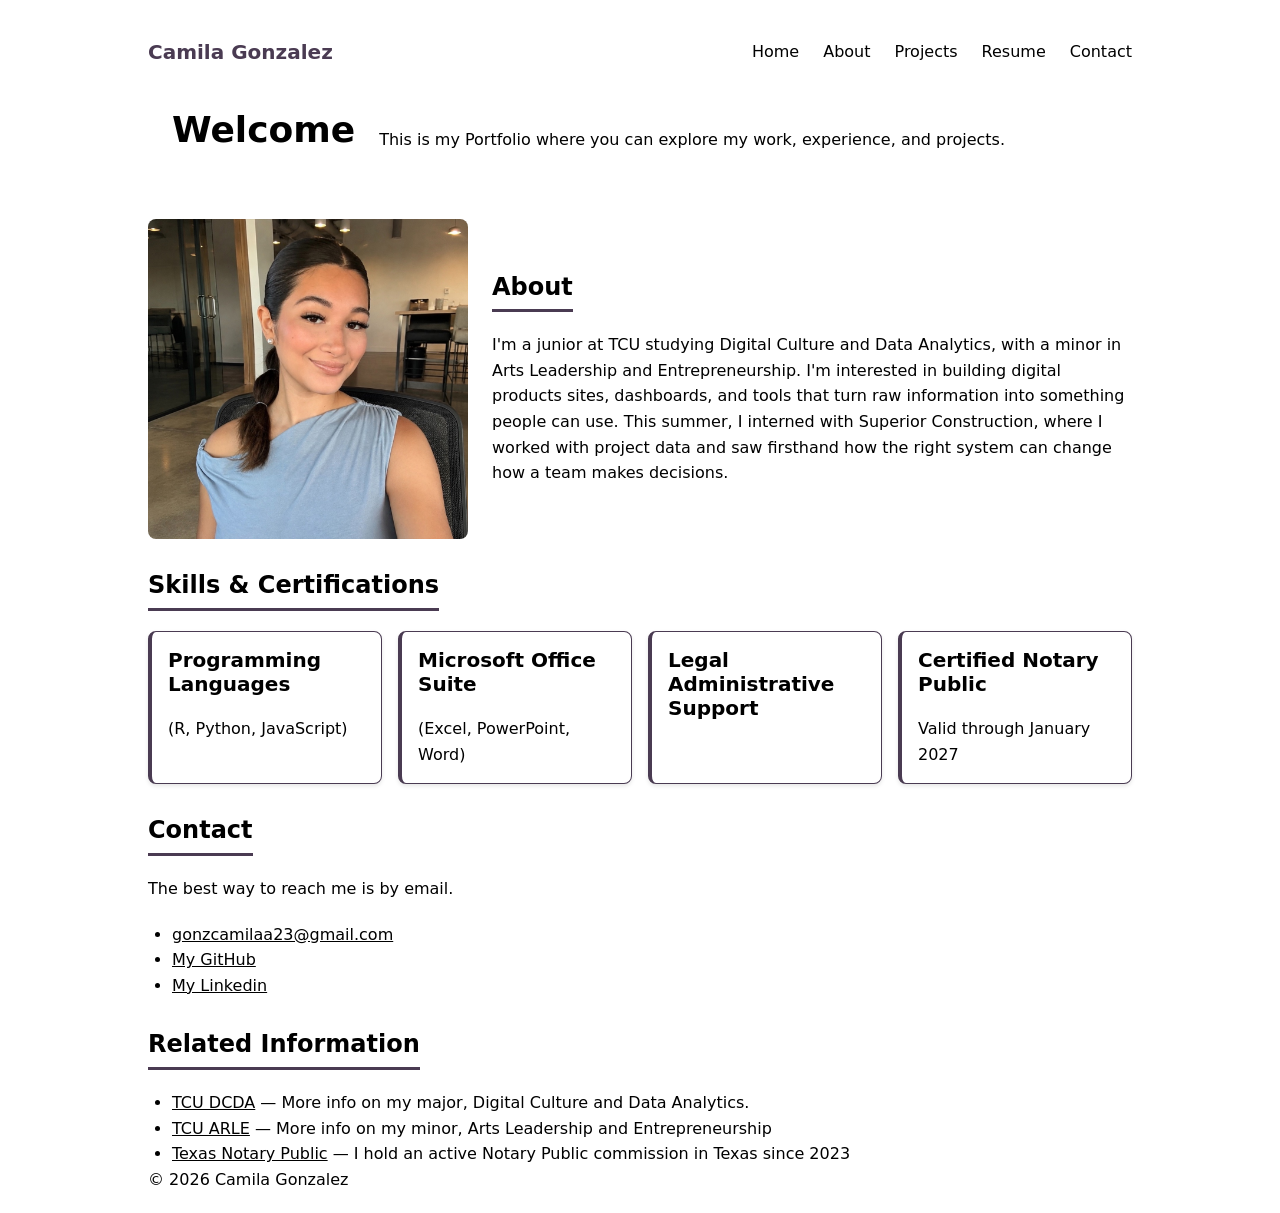
==== index.html @ 5da5e03c "color" ====
<!DOCTYPE html>
<html lang="en">
<head>
    <meta charset="UTF-8">
    <meta name="viewport" content="width=device-width, initial-scale=1.0">
    <title>Camila Gonzalez</title>
    <link rel="stylesheet" href="css/styles.css">
</head>
<body>

    <nav class="nav-container">
        <a href="index.html" class="logo">Camila Gonzalez</a>
        <div class="nav-links">
            <a href="index.html">Home</a>
            <a href="about.html">About</a>
            <a href="projects.html">Projects</a>
            <a href="resume.html">Resume</a>
            <a href="index.html#contact">Contact</a>
        </div>
    </nav>

    <header>
        <h1>Welcome</h1>
        <p>
            This is my Portfolio where you can explore my work, experience, and projects.
        </p>
    </header>

    <main>

        <section class="about">
            <div class="about-image">
                <img src="images/camila.jpeg" alt="camila">
            </div>
            <div class="about-text">
                <h2 id="about">About</h2>
                <p>I'm a junior at TCU studying Digital Culture and Data Analytics, with a minor in Arts Leadership and Entrepreneurship. I'm interested in building digital products sites, dashboards, and tools that turn raw information into something people can use. This summer, I interned with Superior Construction, where I worked with project data and saw firsthand how the right system can change how a team makes decisions. </p>
            </div>
        </section>

        <section id="skills">
            <h2>Skills & Certifications</h2>
            <ul class="skills-grid">
                <li class="skill-card">
                    <h3>Programming Languages</h3>
                    <p>(R, Python, JavaScript)</p>
                </li>
                <li class="skill-card">
                    <h3>Microsoft Office Suite</h3>
                    <p>(Excel, PowerPoint, Word)</p>
                </li>
                <li class="skill-card">
                    <h3>Legal Administrative Support</h3>
                </li>
                <li class="skill-card">
                    <h3>Certified Notary Public</h3>
                    <p>Valid through January 2027</p>
                </li>
            </ul>
        </section>

        <section id="contact">
            <h2>Contact</h2>
            <p>The best way to reach me is by email.</p>
            <ul>
                <li><a href="mailto:gonzcamilaa23@gmail.com">gonzcamilaa23@gmail.com</a></li>
                <li><a href="https://github.com/gonzcamila" target="_blank" rel="noopener">My GitHub</a></li>
                <li><a href="https://www.linkedin.com/in/camila-gonzalez-03a2b31b3" target="_blank" rel="noopener">My Linkedin</a></li>
            </ul>
        </section>

        <aside id="resources">
            <h2>Related Information</h2>
            <ul>
                <li><a href="https://www.tcu.edu/academics/programs/digital-culture-data-analytics.php" target="_blank" rel="noopener">TCU DCDA</a> — More info on my major, Digital Culture and Data Analytics.</li>
                <li><a href="https://www.tcu.edu/academics/programs/arts-leadership-entrepreneurship.php" target="_blank" rel="noopener">TCU ARLE</a> — More info on my minor, Arts Leadership and Entrepreneurship</li>
                <li><a href="https://www.sos.state.tx.us/statdoc/notary-public.shtml" target="_blank" rel="noopener">Texas Notary Public</a> — I hold an active Notary Public commission in Texas since 2023</li>
            </ul>
        </aside>

    </main>

    <footer>
        <p>&copy; 2026 Camila Gonzalez</p>
    </footer>

</body>
</html>
---- css/styles.css ----
/* ==========================
   1. RESET
   ========================== */

*,
*::before,
*::after {
    box-sizing: border-box;
    margin: 0;
    padding: 0;
}

img {
    max-width: 100%;
    height: auto;
    display: block;
}


/* ==========================
   2. DESIGN TOKENS
   ========================== */

:root {
    /* Color */
    --color-bg: #ffffff;
    --color-surface: #ffffff;
    --color-surface-alt: #ffffff;
    --color-accent: #4a3b52;
    --color-border: #4a3b52;
    --shadow-sm: 0 2px 4px rgba(0, 0, 0, 0.1);

    /* Spacing — a modular scale */
    --space-sm: 0.5rem;
    --space-md: 1rem;
    --space-lg: 1.5rem;
    --space-xl: 2rem;

    /* Typography */
    --text-base: 1rem;
    --text-h3: 1.25rem;
    --text-h2: 1.5rem;
    --text-h1: 2.25rem;
    --leading-body: 1.6;
    --leading-heading: 1.2;
    --font-stack: system-ui, 'Segoe UI', Tahoma, sans-serif;

    /* Layout */
    --page-width: 64rem;
    --reading-width: 70ch;
    --radius-md: 8px;
}


/* ==========================
   3. BASE ELEMENT STYLES
   ========================== */
ul { padding-left: var(--space-lg); }
body {
    background-color: var(--color-bg);
    color: var(--color-text);
    font-size: 16px;
    line-height: var(--leading-body);
    font-family: var(--font-stack);
    max-width: var(--page-width);
    margin: auto;
    padding: 20px;
}

h1 { font-size: var(--text-h1); line-height: var(--leading-heading); }
h2 {
    font-size: var(--text-h2);
    line-height: var(--leading-heading);
    border-bottom: 3px solid var(--color-accent);
    padding-bottom: var(--space-sm);
    display: inline-block;
}
h3 { font-size: var(--text-h3); line-height: var(--leading-heading); }

h1, h2, h3 { margin-bottom: 20px; }
p { margin-bottom: 20px; }
p:last-child { margin-bottom: 0; }

a { color: var(--color-text); }

a:focus-visible {
    outline: 2px solid var(--color-accent);
    outline-offset: 2px;
}
/* ==========================
   4. LAYOUT
   Breakpoints used in this file:
     768px  — tablet and larger
   (CSS variables cannot be used inside @media conditions,
    so breakpoints are documented here instead of tokenized.)
   ========================== */

nav {
    padding: var(--space-md) 0;
}
nav a {
    color: var(--color-text);
    text-decoration: none;
}
nav a:hover { color: var(--color-accent); }

.nav-container {
    display: flex;
    justify-content: space-between;
    align-items: center;
    flex-wrap: wrap;
    gap: var(--space-md);
}
.nav-links { display: flex; gap: var(--space-lg); }
.logo {
    font-size: var(--text-h3);
    font-weight: bold;
    color: var(--color-accent);
    text-decoration: none;
}

section { margin-bottom: var(--space-xl); }

header {
    display: flex;
    align-items: center;
    gap: var(--space-lg);
    padding: var(--space-lg);
    background-color: var(--color-surface-alt);
    margin-bottom: var(--space-lg);
    flex-wrap: wrap;
}

.header-text { flex: 1; min-width: 16rem; }
.header-pic {
    flex: 1;
    background-color: var(--color-surface);
    min-height: 18rem;
    border-radius: var(--radius-md);
    display: flex;
    align-items: center;
    justify-content: center;
    color: var(--color-muted);
    min-width: 16rem;
}

.about {
    display: flex;
    flex-wrap: wrap;
    align-items: center;
    gap: var(--space-lg);
}
.about-image { flex: 1; min-width: 16rem; }
.about-image img { width: 100%; border-radius: var(--radius-md); }
.about-text { flex: 2; min-width: 16rem; max-width: var(--reading-width); }
.about:has(.about-image:only-child) .about-image {
    flex: 1 1 100%;
    max-width: 40rem;
}

.project-list {
    list-style: none;
    padding-left: 0;
    display: grid;
    grid-template-columns: 1fr;
    gap: var(--space-lg);
}
.project-card {
    padding: var(--space-lg);
    background-color: var(--color-surface-alt);
    border: 1px solid var(--color-border);
    border-left: 4px solid var(--color-accent);
    border-radius: var(--radius-md);
    box-shadow: var(--shadow-sm);
}

.skills-grid {
    list-style: none;
    padding-left: 0;
    display: grid;
    grid-template-columns: repeat(auto-fit, minmax(12rem, 1fr));
    gap: var(--space-md);
}
.skill-card {
    padding: var(--space-md);
    background-color: var(--color-surface-alt);
    border: 1px solid var(--color-border);
    border-left: 4px solid var(--color-accent);
    border-radius: var(--radius-md);
    box-shadow: var(--shadow-sm);
}

@media (min-width: 768px) {
    .project-list { grid-template-columns: 1fr 1fr; }
    .project-card.featured { grid-column: span 2; }
}
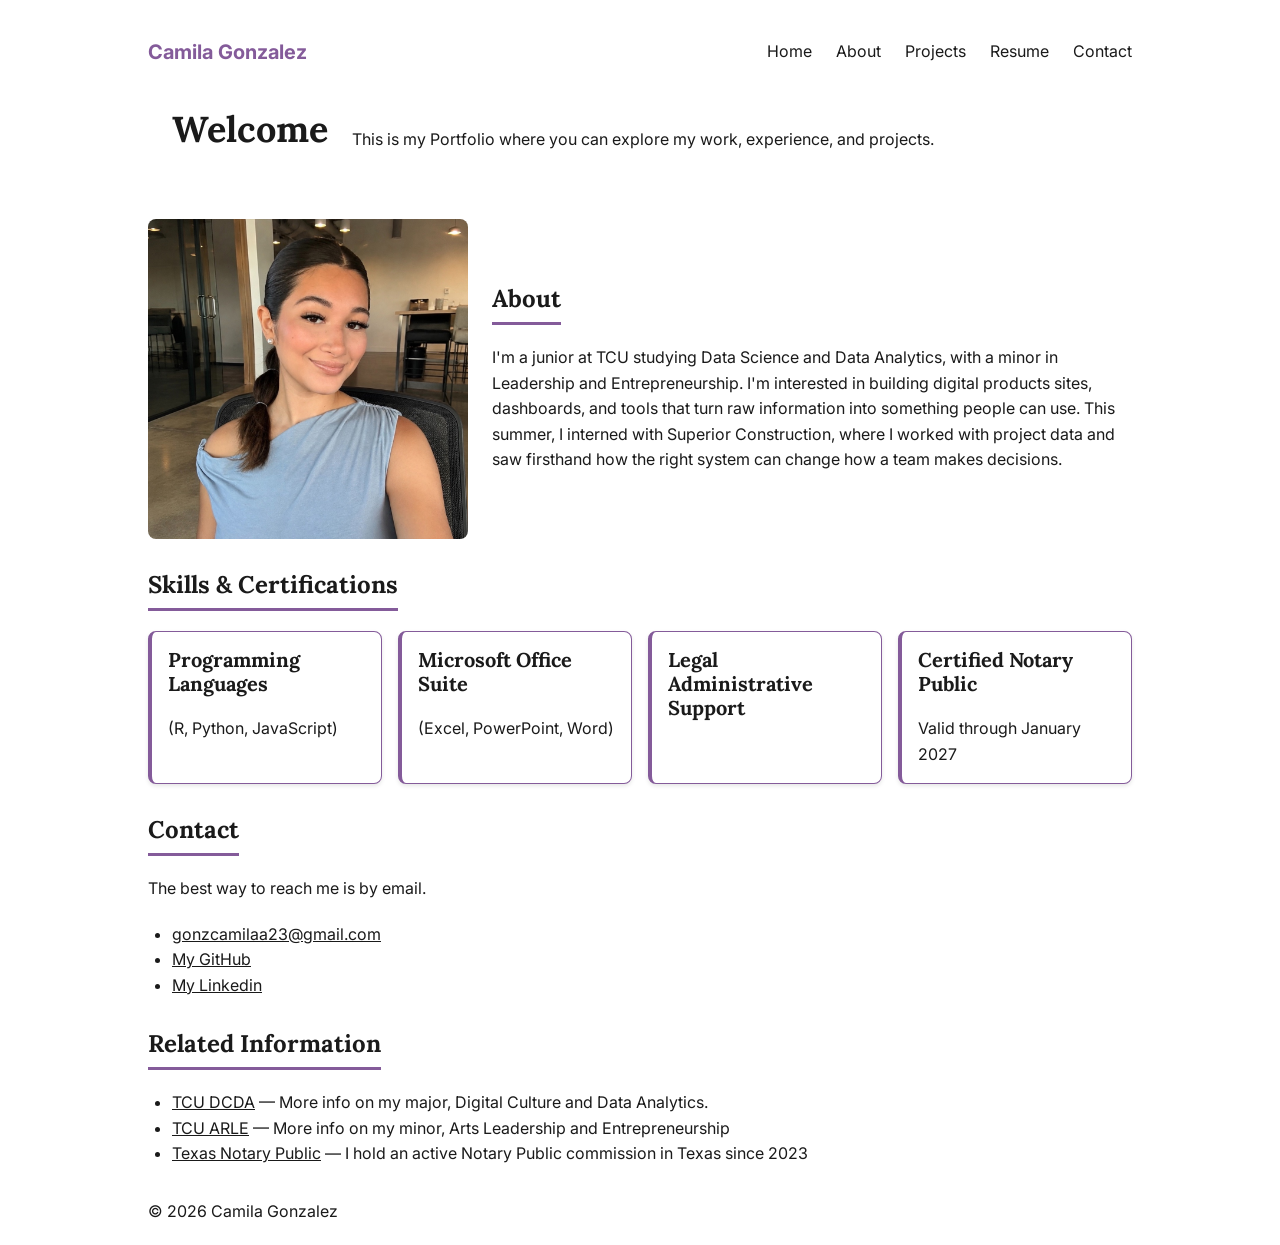
==== commit 5c01c8a2: "Update major and minor fields in About section" ====
--- a/index.html
+++ b/index.html
@@ -34,7 +34,7 @@
             </div>
             <div class="about-text">
                 <h2 id="about">About</h2>
-                <p>I'm a junior at TCU studying Digital Culture and Data Analytics, with a minor in Arts Leadership and Entrepreneurship. I'm interested in building digital products sites, dashboards, and tools that turn raw information into something people can use. This summer, I interned with Superior Construction, where I worked with project data and saw firsthand how the right system can change how a team makes decisions. </p>
+                <p>I'm a junior at TCU studying Data Science and Data Analytics, with a minor in Leadership and Entrepreneurship. I'm interested in building digital products sites, dashboards, and tools that turn raw information into something people can use. This summer, I interned with Superior Construction, where I worked with project data and saw firsthand how the right system can change how a team makes decisions. </p>
             </div>
         </section>
 
@@ -85,4 +85,4 @@
     </footer>
 
 </body>
-</html>+</html>
--- a/css/styles.css
+++ b/css/styles.css
@@ -1,3 +1,5 @@
+@import url('https://fonts.googleapis.com/css2?family=Inter:wght@400;600&family=Lora:wght@400;700&display=swap');
+
 /* ==========================
    1. RESET
    ========================== */
@@ -26,8 +28,10 @@
     --color-bg: #ffffff;
     --color-surface: #ffffff;
     --color-surface-alt: #ffffff;
-    --color-accent: #4a3b52;
-    --color-border: #4a3b52;
+    --color-text: #1a1a1a;
+    --color-muted: #6b7280;
+    --color-accent: #845b9a;
+    --color-border: #845b9a;
     --shadow-sm: 0 2px 4px rgba(0, 0, 0, 0.1);
 
     /* Spacing — a modular scale */
@@ -43,7 +47,8 @@
     --text-h1: 2.25rem;
     --leading-body: 1.6;
     --leading-heading: 1.2;
-    --font-stack: system-ui, 'Segoe UI', Tahoma, sans-serif;
+    --font-stack: 'Inter', system-ui, -apple-system, sans-serif;
+    --font-serif: 'Lora', Georgia, serif;
 
     /* Layout */
     --page-width: 64rem;
@@ -67,17 +72,20 @@
     padding: 20px;
 }
 
-h1 { font-size: var(--text-h1); line-height: var(--leading-heading); }
+h1, h2, h3 {
+    font-family: var(--font-serif);
+    line-height: var(--leading-heading);
+    margin-bottom: 20px;
+}
+h1 { font-size: var(--text-h1); }
 h2 {
     font-size: var(--text-h2);
-    line-height: var(--leading-heading);
     border-bottom: 3px solid var(--color-accent);
     padding-bottom: var(--space-sm);
     display: inline-block;
 }
-h3 { font-size: var(--text-h3); line-height: var(--leading-heading); }
-
-h1, h2, h3 { margin-bottom: 20px; }
+h3 { font-size: var(--text-h3); }
+
 p { margin-bottom: 20px; }
 p:last-child { margin-bottom: 0; }
 
@@ -101,6 +109,7 @@
 nav a {
     color: var(--color-text);
     text-decoration: none;
+    transition: color 0.2s;
 }
 nav a:hover { color: var(--color-accent); }
 
@@ -119,7 +128,7 @@
     text-decoration: none;
 }
 
-section { margin-bottom: var(--space-xl); }
+section, aside { margin-bottom: var(--space-xl); }
 
 header {
     display: flex;
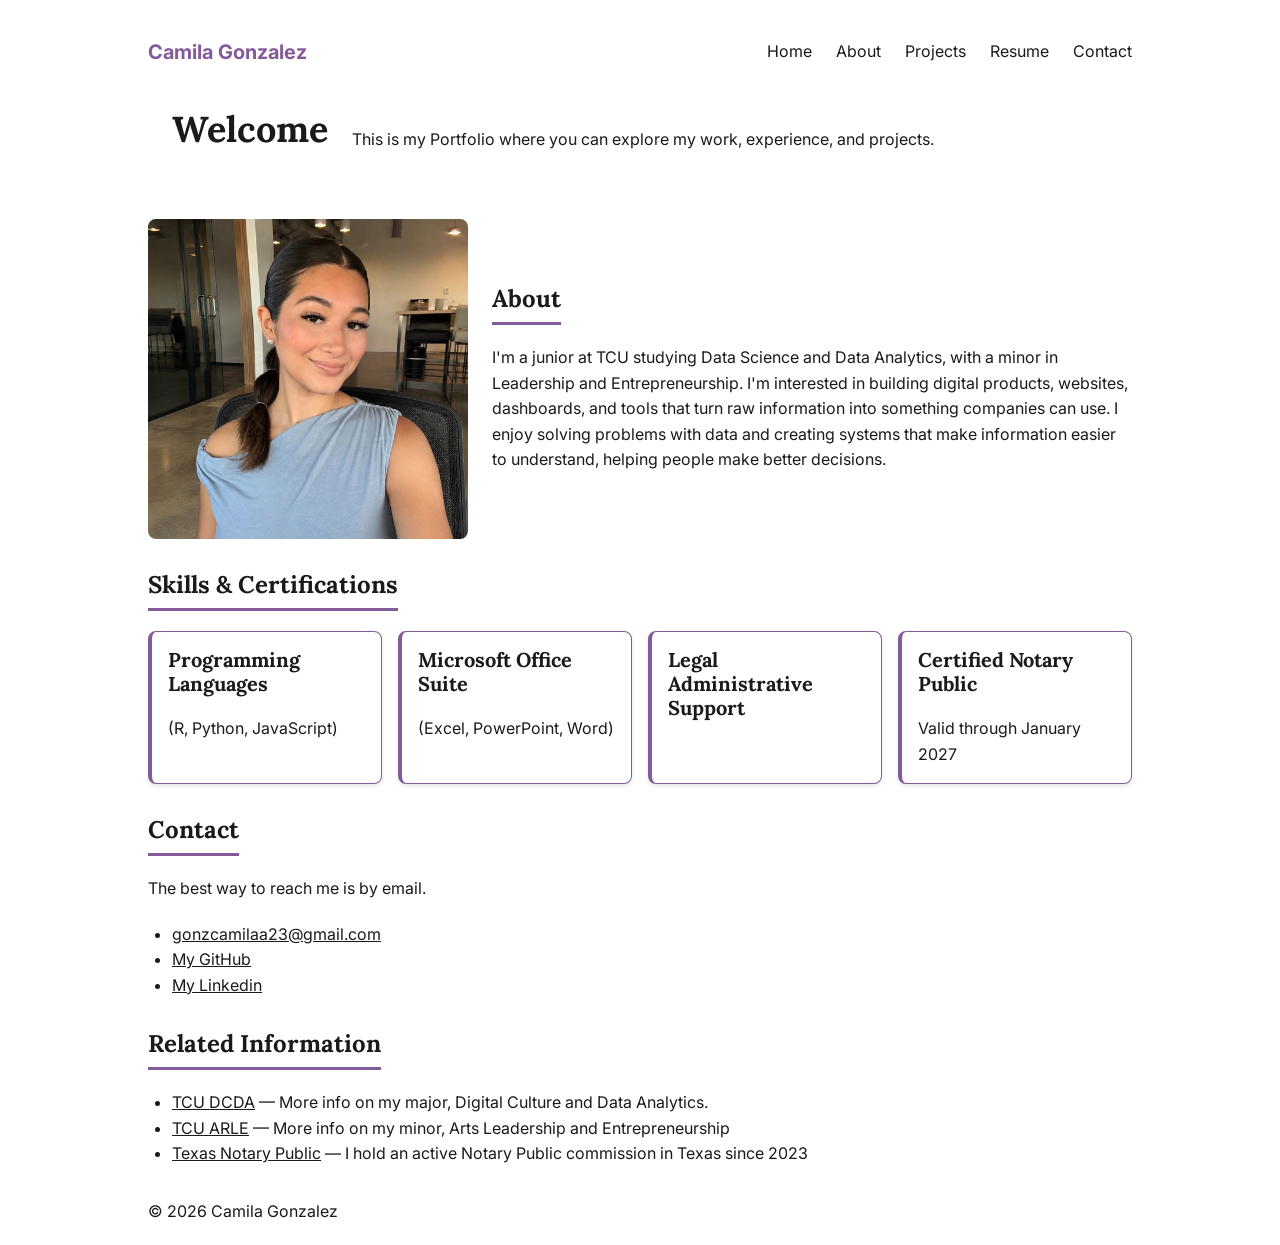
==== commit 02e60ea8: "Revise about section for improved clarity Updated the about section to enhance clarity and focus on " ====
--- a/index.html
+++ b/index.html
@@ -34,7 +34,8 @@
             </div>
             <div class="about-text">
                 <h2 id="about">About</h2>
-                <p>I'm a junior at TCU studying Data Science and Data Analytics, with a minor in Leadership and Entrepreneurship. I'm interested in building digital products sites, dashboards, and tools that turn raw information into something people can use. This summer, I interned with Superior Construction, where I worked with project data and saw firsthand how the right system can change how a team makes decisions. </p>
+                <p>I'm a junior at TCU studying Data Science and Data Analytics, with a minor in Leadership and Entrepreneurship. I'm interested in building digital products, websites, dashboards, and tools that turn raw information into something companies can use. I enjoy solving problems with data and creating systems that make information easier to understand, helping people make better decisions.
+
             </div>
         </section>
 
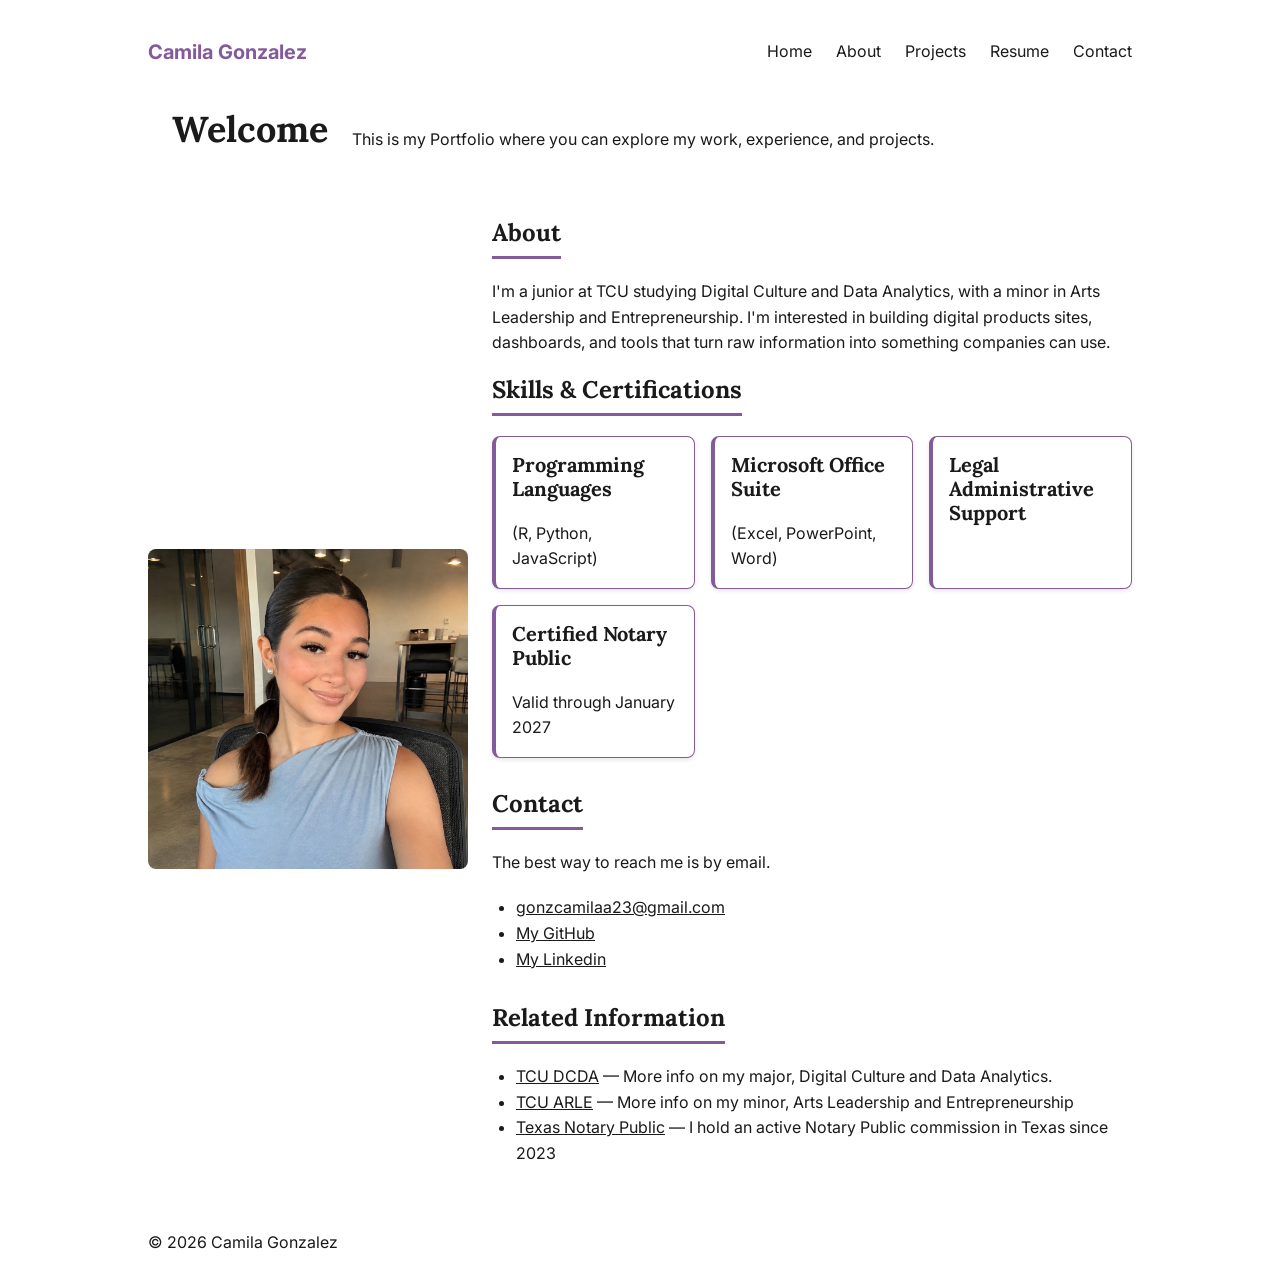
==== commit 327bf7a0: "Revise about section for updated academic focus Updated the description in the about section to refl" ====
--- a/index.html
+++ b/index.html
@@ -34,10 +34,7 @@
             </div>
             <div class="about-text">
                 <h2 id="about">About</h2>
-                <p>I'm a junior at TCU studying Data Science and Data Analytics, with a minor in Leadership and Entrepreneurship. I'm interested in building digital products, websites, dashboards, and tools that turn raw information into something companies can use. I enjoy solving problems with data and creating systems that make information easier to understand, helping people make better decisions.
-
-            </div>
-        </section>
+                <p>I'm a junior at TCU studying Digital Culture and Data Analytics, with a minor in Arts Leadership and Entrepreneurship. I'm interested in building digital products sites, dashboards, and tools that turn raw information into something companies can use.
 
         <section id="skills">
             <h2>Skills & Certifications</h2>
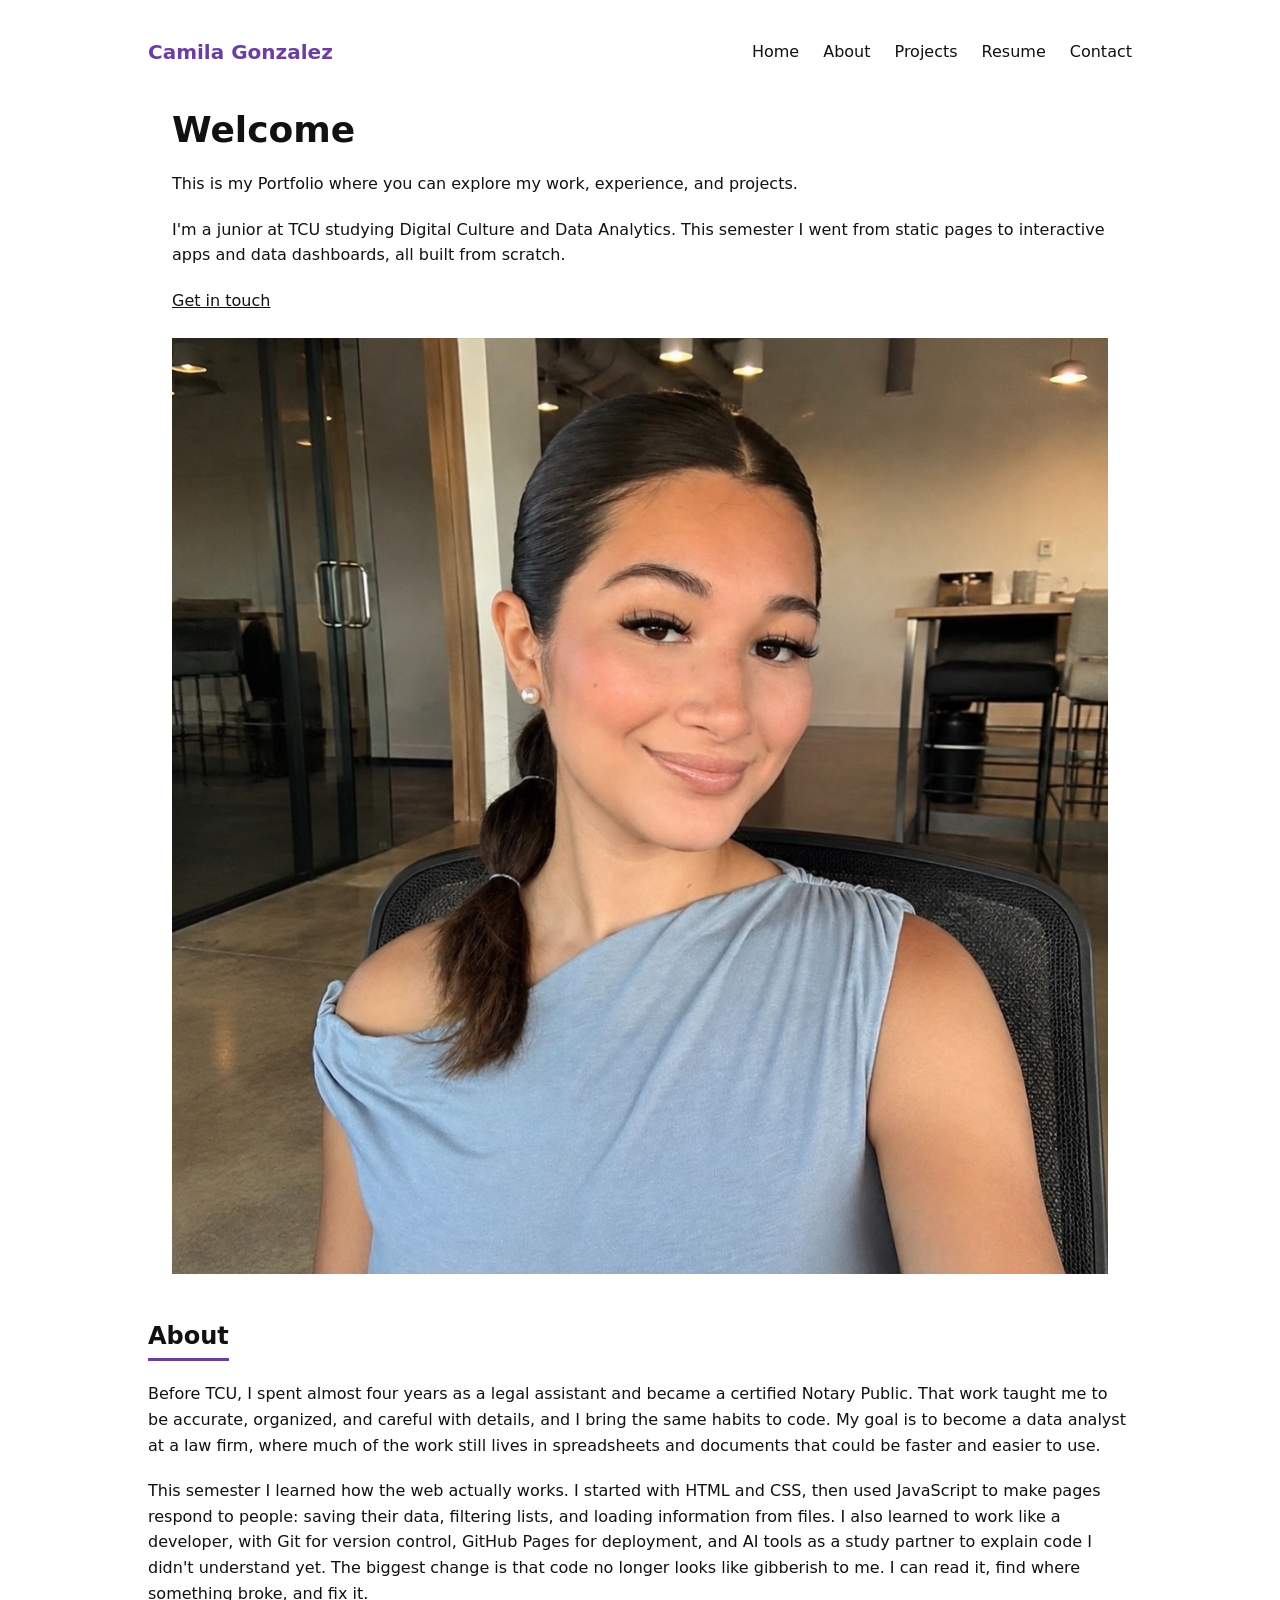
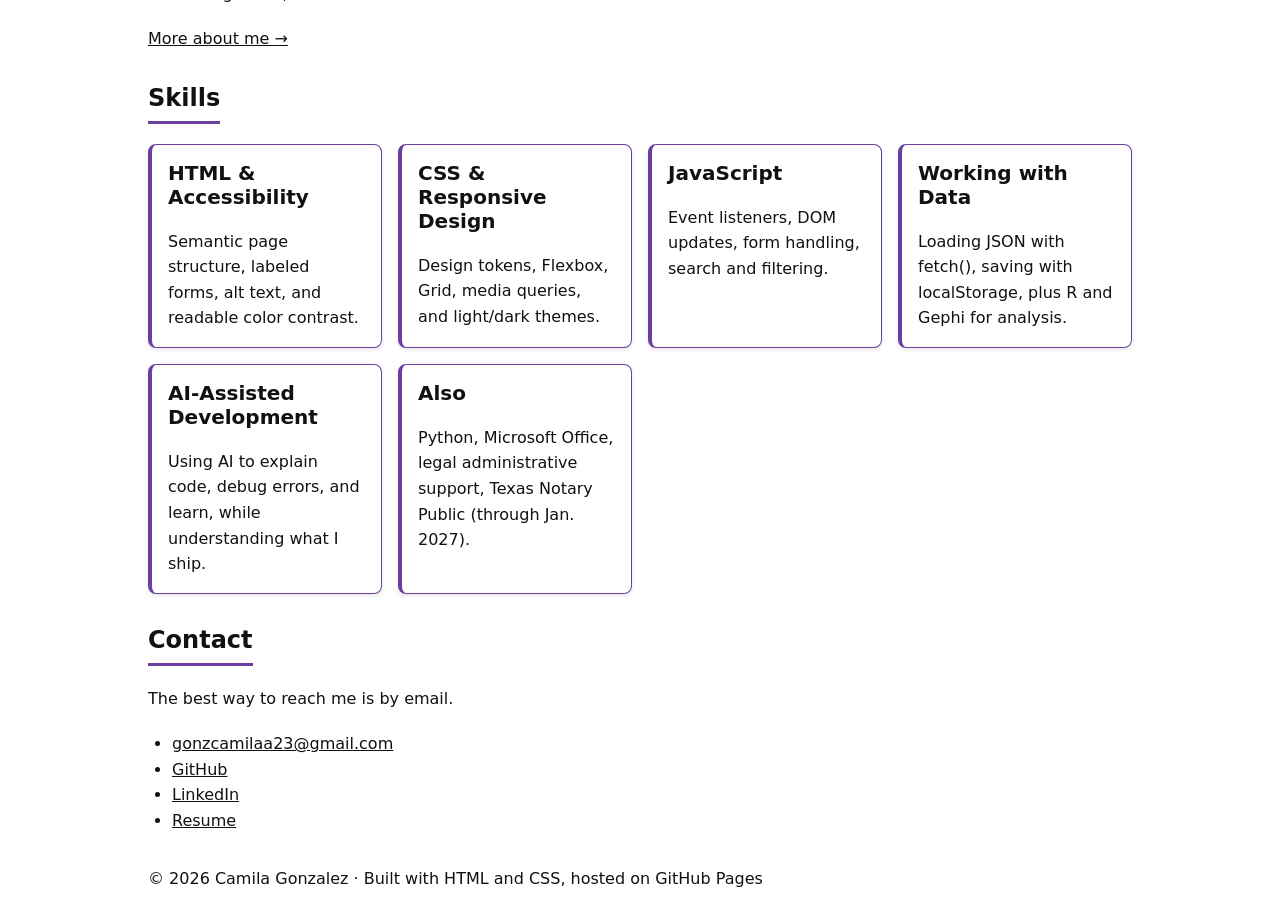
==== commit fdcc4789: "new index" ====
--- a/index.html
+++ b/index.html
@@ -3,84 +3,98 @@
 <head>
     <meta charset="UTF-8">
     <meta name="viewport" content="width=device-width, initial-scale=1.0">
-    <title>Camila Gonzalez</title>
+    <meta name="description" content="Portfolio of Camila Gonzalez, a Digital Culture and Data Analytics student at TCU building websites, dashboards, and data tools.">
+    <title>Camila Gonzalez – Portfolio</title>
     <link rel="stylesheet" href="css/styles.css">
 </head>
 <body>
 
-    <nav class="nav-container">
+    <nav class="nav-container" aria-label="Main">
         <a href="index.html" class="logo">Camila Gonzalez</a>
         <div class="nav-links">
-            <a href="index.html">Home</a>
+            <a href="index.html" aria-current="page">Home</a>
             <a href="about.html">About</a>
             <a href="projects.html">Projects</a>
             <a href="resume.html">Resume</a>
-            <a href="index.html#contact">Contact</a>
+            <a href="#contact">Contact</a>
         </div>
     </nav>
 
-    <header>
-        <h1>Welcome</h1>
-        <p>
+    <header class="hero">
+        <div class="hero-text">
+            <h1>Welcome</h1>
+            <p>
             This is my Portfolio where you can explore my work, experience, and projects.
-        </p>
+           </p>
+            <p>I'm a junior at TCU studying Digital Culture and Data Analytics. This semester I went from static pages to interactive apps and data dashboards, all built from scratch.</p>
+            <div class="hero-actions">
+                <a class="btn btn-secondary" href="#contact">Get in touch</a>
+            </div>
+        </div>
+        <div class="hero-image">
+            <img src="images/camila.jpeg" alt="Portrait of Camila Gonzalez">
+        </div>
     </header>
 
-    <main>
+    <main id="main">
 
-        <section class="about">
-            <div class="about-image">
-                <img src="images/camila.jpeg" alt="camila">
+        <section id="about" aria-labelledby="about-heading">
+            <h2 id="about-heading">About</h2>
+            <div class="reading">
+                <p>Before TCU, I spent almost four years as a legal assistant and became a certified Notary Public. That work taught me to be accurate, organized, and careful with details, and I bring the same habits to code. My goal is to become a data analyst at a law firm, where much of the work still lives in spreadsheets and documents that could be faster and easier to use.</p>
+                <p>This semester I learned how the web actually works. I started with HTML and CSS, then used JavaScript to make pages respond to people: saving their data, filtering lists, and loading information from files. I also learned to work like a developer, with Git for version control, GitHub Pages for deployment, and AI tools as a study partner to explain code I didn't understand yet. The biggest change is that code no longer looks like gibberish to me. I can read it, find where something broke, and fix it.</p>
+                <p><a href="about.html">More about me &rarr;</a></p>
             </div>
-            <div class="about-text">
-                <h2 id="about">About</h2>
-                <p>I'm a junior at TCU studying Digital Culture and Data Analytics, with a minor in Arts Leadership and Entrepreneurship. I'm interested in building digital products sites, dashboards, and tools that turn raw information into something companies can use.
+        </section>
 
-        <section id="skills">
-            <h2>Skills & Certifications</h2>
+        
+
+        <section id="skills" aria-labelledby="skills-heading">
+            <h2 id="skills-heading">Skills</h2>
             <ul class="skills-grid">
                 <li class="skill-card">
-                    <h3>Programming Languages</h3>
-                    <p>(R, Python, JavaScript)</p>
+                    <h3>HTML &amp; Accessibility</h3>
+                    <p>Semantic page structure, labeled forms, alt text, and readable color contrast.</p>
                 </li>
                 <li class="skill-card">
-                    <h3>Microsoft Office Suite</h3>
-                    <p>(Excel, PowerPoint, Word)</p>
+                    <h3>CSS &amp; Responsive Design</h3>
+                    <p>Design tokens, Flexbox, Grid, media queries, and light/dark themes.</p>
                 </li>
                 <li class="skill-card">
-                    <h3>Legal Administrative Support</h3>
+                    <h3>JavaScript</h3>
+                    <p>Event listeners, DOM updates, form handling, search and filtering.</p>
                 </li>
                 <li class="skill-card">
-                    <h3>Certified Notary Public</h3>
-                    <p>Valid through January 2027</p>
+                    <h3>Working with Data</h3>
+                    <p>Loading JSON with fetch(), saving with localStorage, plus R and Gephi for analysis.</p>
+                </li>
+                <li class="skill-card">
+                    <h3>AI-Assisted Development</h3>
+                    <p>Using AI to explain code, debug errors, and learn, while understanding what I ship.</p>
+                </li>
+                <li class="skill-card">
+                    <h3>Also</h3>
+                    <p>Python, Microsoft Office, legal administrative support, Texas Notary Public (through Jan. 2027).</p>
                 </li>
             </ul>
         </section>
 
-        <section id="contact">
-            <h2>Contact</h2>
+        <section id="contact" aria-labelledby="contact-heading">
+            <h2 id="contact-heading">Contact</h2>
             <p>The best way to reach me is by email.</p>
-            <ul>
+            <ul class="contact-list">
                 <li><a href="mailto:gonzcamilaa23@gmail.com">gonzcamilaa23@gmail.com</a></li>
-                <li><a href="https://github.com/gonzcamila" target="_blank" rel="noopener">My GitHub</a></li>
-                <li><a href="https://www.linkedin.com/in/camila-gonzalez-03a2b31b3" target="_blank" rel="noopener">My Linkedin</a></li>
+                <li><a href="https://github.com/gonzcamila" target="_blank" rel="noopener">GitHub</a></li>
+                <li><a href="https://www.linkedin.com/in/camila-gonzalez-03a2b31b3" target="_blank" rel="noopener">LinkedIn</a></li>
+                <li><a href="resume.html">Resume</a></li>
             </ul>
         </section>
-
-        <aside id="resources">
-            <h2>Related Information</h2>
-            <ul>
-                <li><a href="https://www.tcu.edu/academics/programs/digital-culture-data-analytics.php" target="_blank" rel="noopener">TCU DCDA</a> — More info on my major, Digital Culture and Data Analytics.</li>
-                <li><a href="https://www.tcu.edu/academics/programs/arts-leadership-entrepreneurship.php" target="_blank" rel="noopener">TCU ARLE</a> — More info on my minor, Arts Leadership and Entrepreneurship</li>
-                <li><a href="https://www.sos.state.tx.us/statdoc/notary-public.shtml" target="_blank" rel="noopener">Texas Notary Public</a> — I hold an active Notary Public commission in Texas since 2023</li>
-            </ul>
-        </aside>
 
     </main>
 
     <footer>
-        <p>&copy; 2026 Camila Gonzalez</p>
+        <p>&copy; 2026 Camila Gonzalez · Built with HTML and CSS, hosted on GitHub Pages</p>
     </footer>
 
 </body>
-</html>
+</html>
--- a/css/styles.css
+++ b/css/styles.css
@@ -1,5 +1,3 @@
-@import url('https://fonts.googleapis.com/css2?family=Inter:wght@400;600&family=Lora:wght@400;700&display=swap');
-
 /* ==========================
    1. RESET
    ========================== */
@@ -28,10 +26,10 @@
     --color-bg: #ffffff;
     --color-surface: #ffffff;
     --color-surface-alt: #ffffff;
-    --color-text: #1a1a1a;
+    --color-text: #111111;
     --color-muted: #6b7280;
-    --color-accent: #845b9a;
-    --color-border: #845b9a;
+    --color-accent: #6b3fa0;
+    --color-border: #6b3fa0;
     --shadow-sm: 0 2px 4px rgba(0, 0, 0, 0.1);
 
     /* Spacing — a modular scale */
@@ -47,8 +45,7 @@
     --text-h1: 2.25rem;
     --leading-body: 1.6;
     --leading-heading: 1.2;
-    --font-stack: 'Inter', system-ui, -apple-system, sans-serif;
-    --font-serif: 'Lora', Georgia, serif;
+    --font-stack: system-ui, 'Segoe UI', Tahoma, sans-serif;
 
     /* Layout */
     --page-width: 64rem;
@@ -72,20 +69,17 @@
     padding: 20px;
 }
 
-h1, h2, h3 {
-    font-family: var(--font-serif);
-    line-height: var(--leading-heading);
-    margin-bottom: 20px;
-}
-h1 { font-size: var(--text-h1); }
+h1 { font-size: var(--text-h1); line-height: var(--leading-heading); }
 h2 {
     font-size: var(--text-h2);
+    line-height: var(--leading-heading);
     border-bottom: 3px solid var(--color-accent);
     padding-bottom: var(--space-sm);
     display: inline-block;
 }
-h3 { font-size: var(--text-h3); }
-
+h3 { font-size: var(--text-h3); line-height: var(--leading-heading); }
+
+h1, h2, h3 { margin-bottom: 20px; }
 p { margin-bottom: 20px; }
 p:last-child { margin-bottom: 0; }
 
@@ -95,6 +89,8 @@
     outline: 2px solid var(--color-accent);
     outline-offset: 2px;
 }
+
+
 /* ==========================
    4. LAYOUT
    Breakpoints used in this file:
@@ -109,7 +105,6 @@
 nav a {
     color: var(--color-text);
     text-decoration: none;
-    transition: color 0.2s;
 }
 nav a:hover { color: var(--color-accent); }
 
@@ -128,7 +123,7 @@
     text-decoration: none;
 }
 
-section, aside { margin-bottom: var(--space-xl); }
+section { margin-bottom: var(--space-xl); }
 
 header {
     display: flex;
@@ -202,4 +197,4 @@
 @media (min-width: 768px) {
     .project-list { grid-template-columns: 1fr 1fr; }
     .project-card.featured { grid-column: span 2; }
-}+}
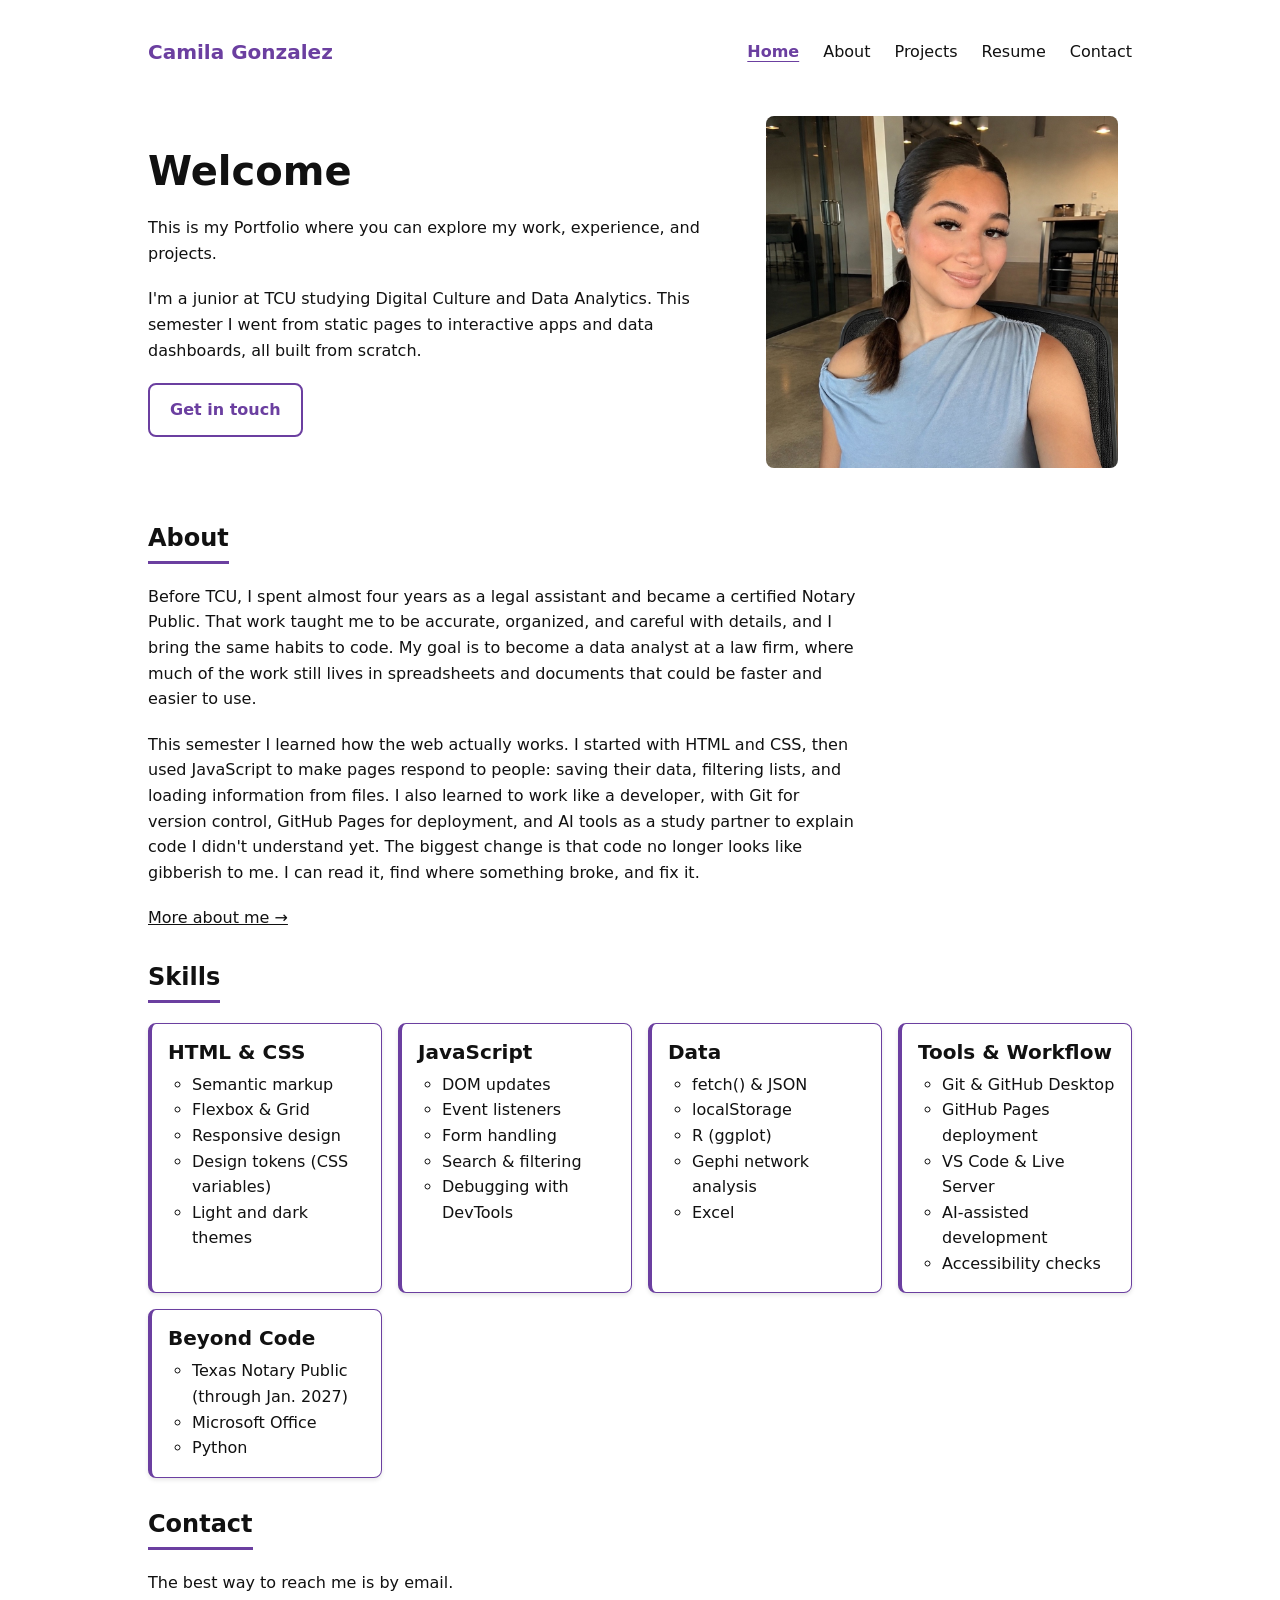
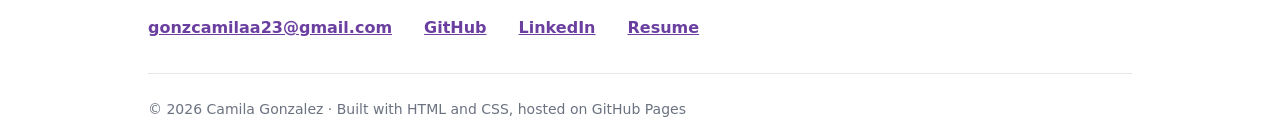
==== commit 9b35695b: "updates" ====
--- a/index.html
+++ b/index.html
@@ -49,35 +49,60 @@
 
         
 
-        <section id="skills" aria-labelledby="skills-heading">
+         <section id="skills" aria-labelledby="skills-heading">
             <h2 id="skills-heading">Skills</h2>
             <ul class="skills-grid">
                 <li class="skill-card">
-                    <h3>HTML &amp; Accessibility</h3>
-                    <p>Semantic page structure, labeled forms, alt text, and readable color contrast.</p>
-                </li>
-                <li class="skill-card">
-                    <h3>CSS &amp; Responsive Design</h3>
-                    <p>Design tokens, Flexbox, Grid, media queries, and light/dark themes.</p>
+                    <h3>HTML &amp; CSS</h3>
+                    <ul class="skill-list">
+                        <li>Semantic markup</li>
+                        <li>Flexbox &amp; Grid</li>
+                        <li>Responsive design</li>
+                        <li>Design tokens (CSS variables)</li>
+                        <li>Light and dark themes</li>
+                    </ul>
                 </li>
                 <li class="skill-card">
                     <h3>JavaScript</h3>
-                    <p>Event listeners, DOM updates, form handling, search and filtering.</p>
+                    <ul class="skill-list">
+                        <li>DOM updates</li>
+                        <li>Event listeners</li>
+                        <li>Form handling</li>
+                        <li>Search &amp; filtering</li>
+                        <li>Debugging with DevTools</li>
+                    </ul>
                 </li>
                 <li class="skill-card">
-                    <h3>Working with Data</h3>
-                    <p>Loading JSON with fetch(), saving with localStorage, plus R and Gephi for analysis.</p>
+                    <h3>Data</h3>
+                    <ul class="skill-list">
+                        <li>fetch() &amp; JSON</li>
+                        <li>localStorage</li>
+                        <li>R (ggplot)</li>
+                        <li>Gephi network analysis</li>
+                        <li>Excel</li>
+                    </ul>
                 </li>
                 <li class="skill-card">
-                    <h3>AI-Assisted Development</h3>
-                    <p>Using AI to explain code, debug errors, and learn, while understanding what I ship.</p>
+                    <h3>Tools &amp; Workflow</h3>
+                    <ul class="skill-list">
+                        <li>Git &amp; GitHub Desktop</li>
+                        <li>GitHub Pages deployment</li>
+                        <li>VS Code &amp; Live Server</li>
+                        <li>AI-assisted development</li>
+                        <li>Accessibility checks</li>
+                    </ul>
                 </li>
                 <li class="skill-card">
-                    <h3>Also</h3>
-                    <p>Python, Microsoft Office, legal administrative support, Texas Notary Public (through Jan. 2027).</p>
+                    <h3>Beyond Code</h3>
+                    <ul class="skill-list">
+                        <li>Texas Notary Public (through Jan. 2027)</li>
+                        <li>Microsoft Office</li>
+                        <li>Python </li>
+                    </ul>
                 </li>
             </ul>
         </section>
+ 
 
         <section id="contact" aria-labelledby="contact-heading">
             <h2 id="contact-heading">Contact</h2>
--- a/css/styles.css
+++ b/css/styles.css
@@ -198,3 +198,136 @@
     .project-list { grid-template-columns: 1fr 1fr; }
     .project-card.featured { grid-column: span 2; }
 }
+
+
+/* ==========================
+   5. FINAL PORTFOLIO ADDITIONS
+   ========================== */
+
+/* Skip link: hidden until a keyboard user tabs to it */
+.skip-link {
+    position: absolute;
+    left: -999px;
+    top: 0;
+    background: var(--color-accent);
+    color: #ffffff;
+    padding: var(--space-sm) var(--space-md);
+    border-radius: var(--radius-md);
+    z-index: 10;
+}
+.skip-link:focus { left: var(--space-md); top: var(--space-md); }
+
+/* Nav: wrap cleanly on phones, mark the current page */
+.nav-links { flex-wrap: wrap; gap: var(--space-sm) var(--space-lg); }
+.nav-links a[aria-current="page"] {
+    color: var(--color-accent);
+    font-weight: bold;
+    text-decoration: underline;
+    text-underline-offset: 4px;
+}
+
+a:hover { color: var(--color-accent); }
+:focus-visible { outline: 2px solid var(--color-accent); outline-offset: 2px; }
+
+/* Hero */
+.hero {
+    display: grid;
+    grid-template-columns: 1fr;
+    gap: var(--space-xl);
+    padding: var(--space-xl) 0;
+    background: none;
+}
+.hero h1 { font-size: clamp(1.75rem, 4vw, 2.5rem); }
+.hero-image img {
+    border-radius: var(--radius-md);
+    max-width: 22rem;
+    width: 100%;
+    margin: 0 auto;
+}
+.eyebrow {
+    color: var(--color-accent);
+    font-weight: bold;
+    text-transform: uppercase;
+    letter-spacing: 0.08em;
+    font-size: 0.875rem;
+    margin-bottom: var(--space-sm);
+}
+.hero-actions { display: flex; flex-wrap: wrap; gap: var(--space-md); }
+
+.btn {
+    display: inline-block;
+    padding: 0.75rem 1.25rem;
+    border-radius: var(--radius-md);
+    border: 2px solid var(--color-accent);
+    font-weight: bold;
+    text-decoration: none;
+}
+.btn-primary { background: var(--color-accent); color: #ffffff; }
+.btn-primary:hover { background: #55307f; border-color: #55307f; color: #ffffff; }
+.btn-secondary { background: transparent; color: var(--color-accent); }
+.btn-secondary:hover { background: #f3eefa; }
+
+/* Readable text column */
+.reading { max-width: var(--reading-width); }
+section h2 { display: inline-block; }
+section > p, section > .reading { margin-top: 0; }
+
+/* Project cards */
+.project-card { display: flex; flex-direction: column; }
+.project-card h3 a { color: var(--color-accent); text-decoration: none; }
+.project-card h3 a:hover { text-decoration: underline; }
+.project-number {
+    font-size: 0.875rem;
+    color: var(--color-muted);
+    text-transform: uppercase;
+    letter-spacing: 0.08em;
+    margin-bottom: var(--space-sm);
+}
+.tech-list {
+    list-style: none;
+    padding-left: 0;
+    display: flex;
+    flex-wrap: wrap;
+    gap: var(--space-sm);
+    margin-bottom: var(--space-md);
+}
+.tech-list li {
+    background: #f3eefa;
+    color: #4a2a70;
+    font-size: 0.875rem;
+    padding: 0.2rem 0.6rem;
+    border-radius: 999px;
+}
+.project-links {
+    margin-top: auto;
+    display: flex;
+    flex-wrap: wrap;
+    gap: var(--space-lg);
+    font-weight: bold;
+}
+.project-links a { color: var(--color-accent); }
+
+.skill-card p { color: #374151; margin-bottom: 0; }
+.skill-card h3 { margin-bottom: var(--space-sm); }
+
+.contact-list { list-style: none; padding-left: 0; display: flex; flex-wrap: wrap; gap: var(--space-md) var(--space-xl); }
+.contact-list a { color: var(--color-accent); font-weight: bold; }
+
+/* About page */
+.page-header { align-items: center; }
+.page-photo { width: 10rem; height: 10rem; object-fit: cover; border-radius: 50%; }
+.page-header > div { flex: 1; min-width: 16rem; }
+
+.resume-image { max-width: 50rem; width: 100%; border: 1px solid #e5e7eb; border-radius: var(--radius-md); }
+
+footer {
+    border-top: 1px solid #e5e7eb;
+    padding-top: var(--space-lg);
+    margin-top: var(--space-xl);
+    color: var(--color-muted);
+    font-size: 0.875rem;
+}
+
+@media (min-width: 768px) {
+    .hero { grid-template-columns: 3fr 2fr; align-items: center; }
+}
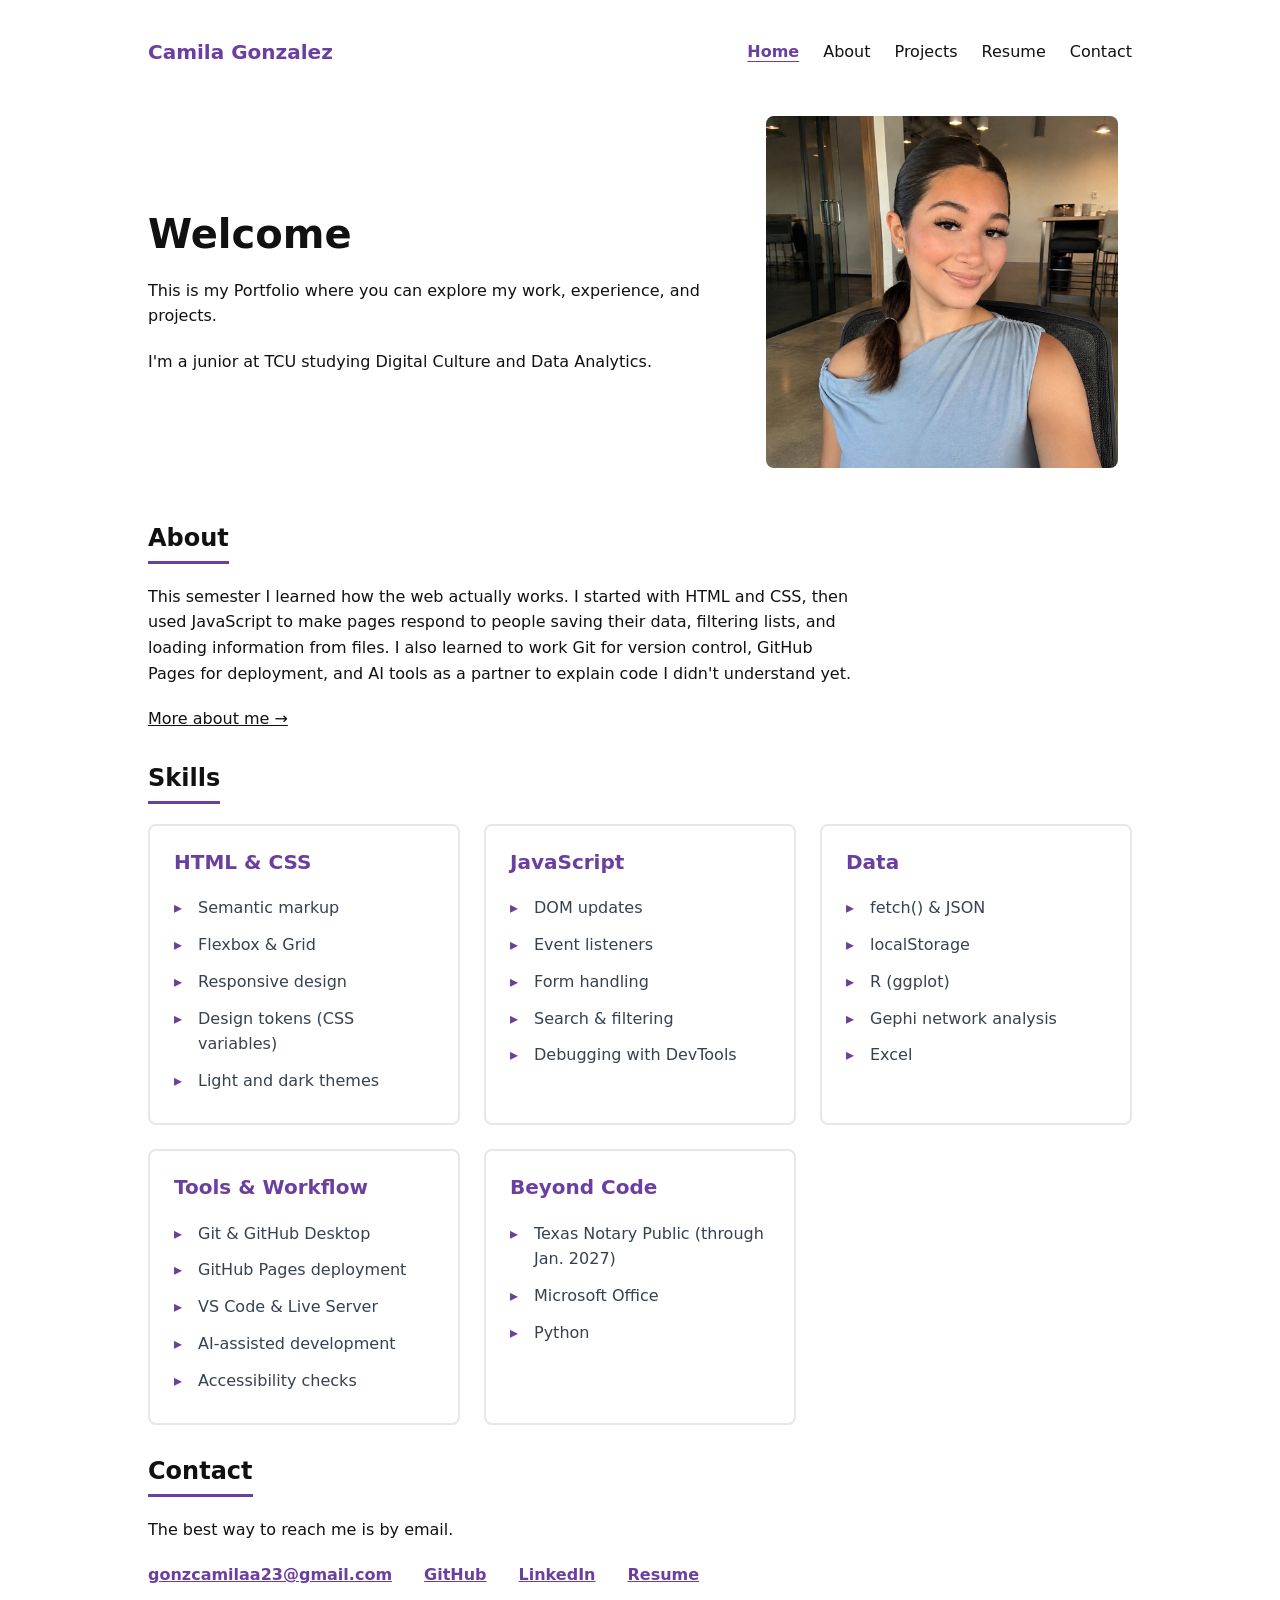
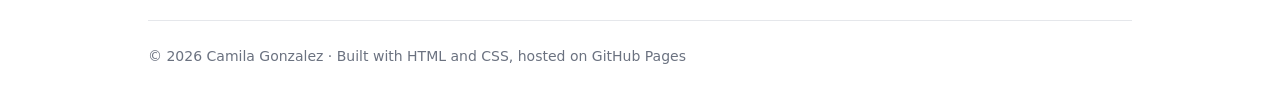
==== commit aa4fdf58: "links" ====
--- a/index.html
+++ b/index.html
@@ -26,10 +26,8 @@
             <p>
             This is my Portfolio where you can explore my work, experience, and projects.
            </p>
-            <p>I'm a junior at TCU studying Digital Culture and Data Analytics. This semester I went from static pages to interactive apps and data dashboards, all built from scratch.</p>
-            <div class="hero-actions">
-                <a class="btn btn-secondary" href="#contact">Get in touch</a>
-            </div>
+            <p>I'm a junior at TCU studying Digital Culture and Data Analytics. </p>
+        
         </div>
         <div class="hero-image">
             <img src="images/camila.jpeg" alt="Portrait of Camila Gonzalez">
@@ -41,8 +39,8 @@
         <section id="about" aria-labelledby="about-heading">
             <h2 id="about-heading">About</h2>
             <div class="reading">
-                <p>Before TCU, I spent almost four years as a legal assistant and became a certified Notary Public. That work taught me to be accurate, organized, and careful with details, and I bring the same habits to code. My goal is to become a data analyst at a law firm, where much of the work still lives in spreadsheets and documents that could be faster and easier to use.</p>
-                <p>This semester I learned how the web actually works. I started with HTML and CSS, then used JavaScript to make pages respond to people: saving their data, filtering lists, and loading information from files. I also learned to work like a developer, with Git for version control, GitHub Pages for deployment, and AI tools as a study partner to explain code I didn't understand yet. The biggest change is that code no longer looks like gibberish to me. I can read it, find where something broke, and fix it.</p>
+                <p>This semester I learned how the web actually works. I started with HTML and CSS, then used JavaScript to make pages respond to people saving their data,
+                     filtering lists, and loading information from files. I also learned to work Git for version control, GitHub Pages for deployment, and AI tools as a partner to explain code I didn't understand yet.</p>
                 <p><a href="about.html">More about me &rarr;</a></p>
             </div>
         </section>
--- a/css/styles.css
+++ b/css/styles.css
@@ -307,8 +307,53 @@
 }
 .project-links a { color: var(--color-accent); }
 
-.skill-card p { color: #374151; margin-bottom: 0; }
-.skill-card h3 { margin-bottom: var(--space-sm); }
+/* Skill cards: icon, title, arrow list, accent bar on hover */
+.skills-grid { grid-template-columns: repeat(auto-fit, minmax(15rem, 1fr)); gap: var(--space-lg); }
+.skill-card {
+    position: relative;
+    overflow: hidden;
+    padding: var(--space-lg);
+    border: 2px solid #e5e7eb;
+    box-shadow: none;
+    transition: transform 0.2s ease, box-shadow 0.2s ease, border-color 0.2s ease;
+}
+.skill-card::before {
+    content: '';
+    position: absolute;
+    top: 0;
+    left: 0;
+    width: 100%;
+    height: 4px;
+    background: var(--color-accent);
+    transform: scaleX(0);
+    transform-origin: left;
+    transition: transform 0.3s ease;
+}
+.skill-card:hover {
+    border-color: var(--color-accent);
+    transform: translateY(-4px);
+    box-shadow: 0 12px 30px rgba(107, 63, 160, 0.15);
+}
+.skill-card:hover::before { transform: scaleX(1); }
+.skill-card h3 { color: var(--color-accent); }
+.skill-card h3 { margin-bottom: var(--space-md); }
+.skill-list { list-style: none; padding-left: 0; }
+.skill-list li {
+    position: relative;
+    padding: 0.35rem 0 0.35rem 1.5rem;
+    color: #374151;
+}
+.skill-list li::before {
+    content: '▸';
+    position: absolute;
+    left: 0;
+    color: var(--color-accent);
+    font-weight: bold;
+}
+@media (prefers-reduced-motion: reduce) {
+    .skill-card, .skill-card::before { transition: none; }
+    .skill-card:hover { transform: none; }
+}
 
 .contact-list { list-style: none; padding-left: 0; display: flex; flex-wrap: wrap; gap: var(--space-md) var(--space-xl); }
 .contact-list a { color: var(--color-accent); font-weight: bold; }
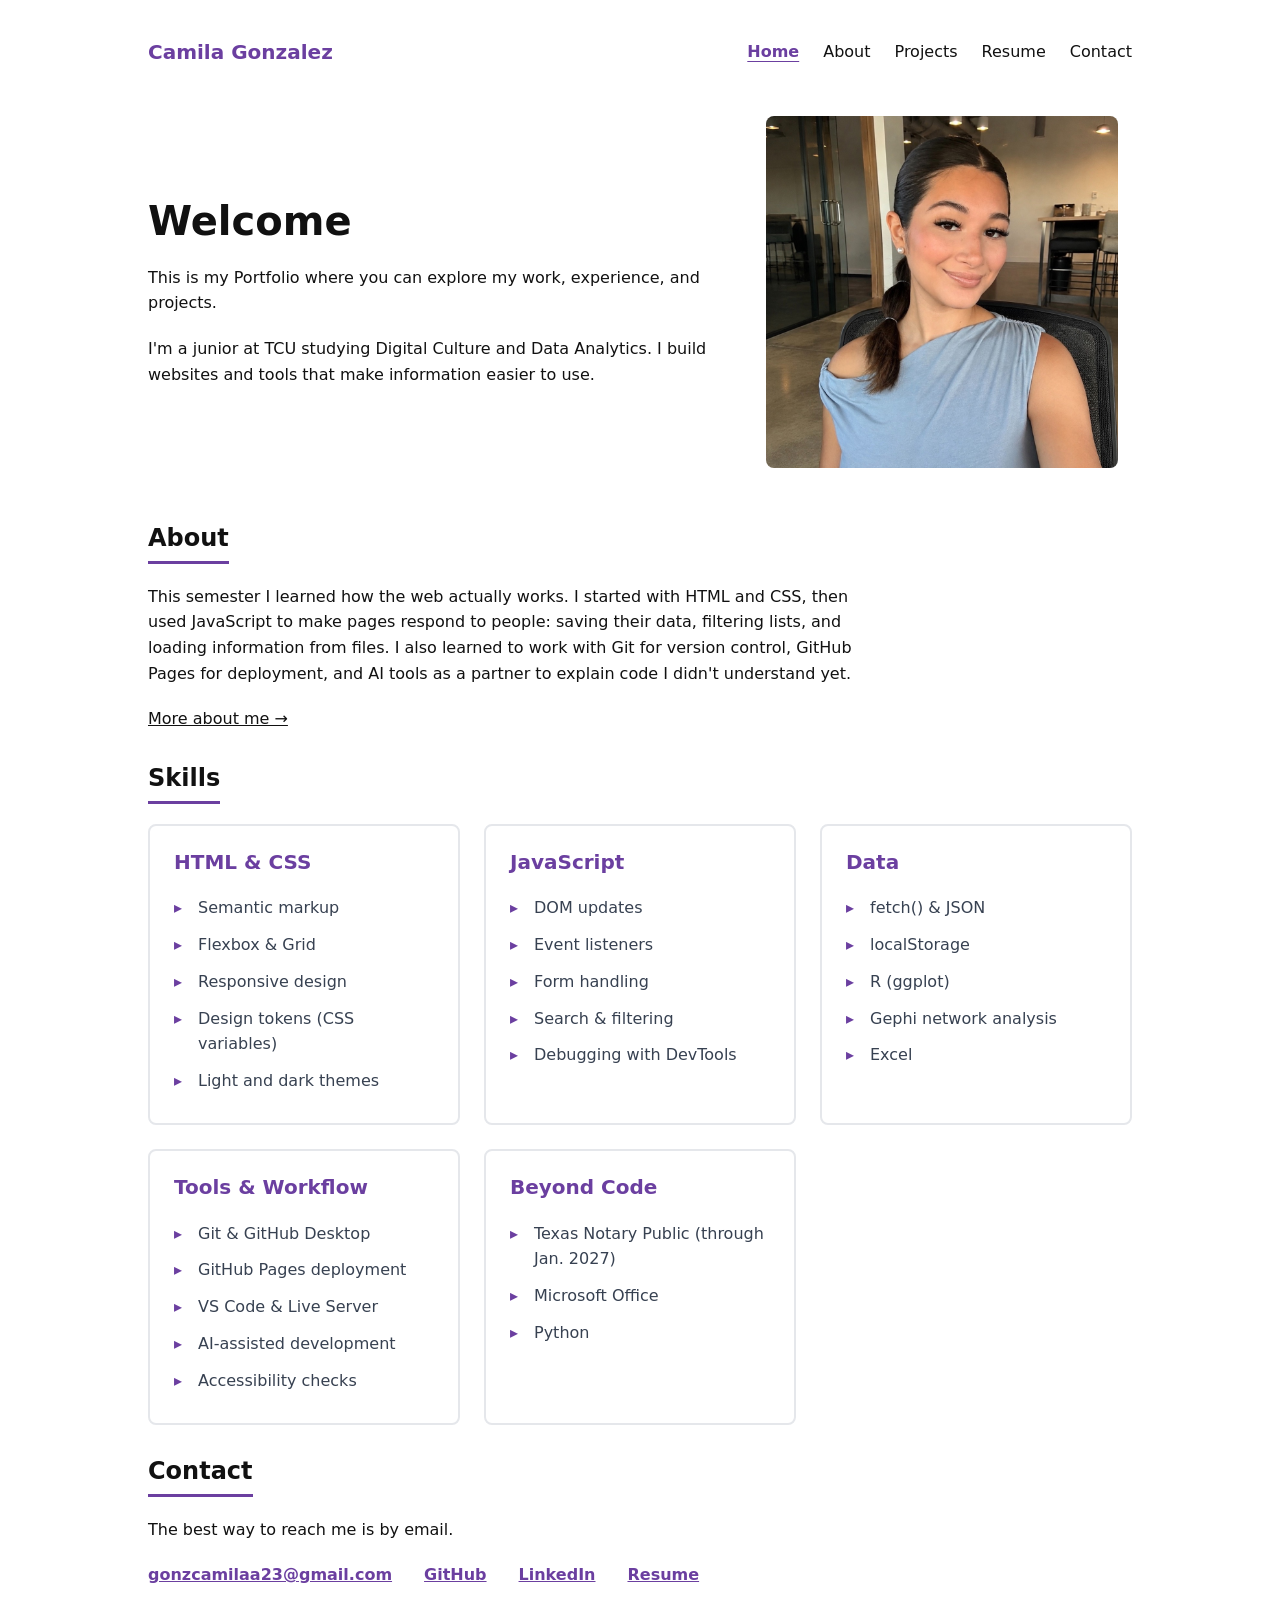
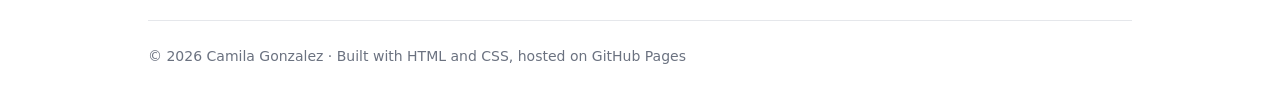
==== commit fe6a9153: "about" ====
--- a/index.html
+++ b/index.html
@@ -26,7 +26,7 @@
             <p>
             This is my Portfolio where you can explore my work, experience, and projects.
            </p>
-            <p>I'm a junior at TCU studying Digital Culture and Data Analytics. </p>
+            <p>I'm a junior at TCU studying Digital Culture and Data Analytics. I build websites and tools that make information easier to use.</p>
         
         </div>
         <div class="hero-image">
@@ -39,8 +39,8 @@
         <section id="about" aria-labelledby="about-heading">
             <h2 id="about-heading">About</h2>
             <div class="reading">
-                <p>This semester I learned how the web actually works. I started with HTML and CSS, then used JavaScript to make pages respond to people saving their data,
-                     filtering lists, and loading information from files. I also learned to work Git for version control, GitHub Pages for deployment, and AI tools as a partner to explain code I didn't understand yet.</p>
+                <p>This semester I learned how the web actually works. I started with HTML and CSS, then used JavaScript to make pages respond to people: saving their data,
+                     filtering lists, and loading information from files. I also learned to work with Git for version control, GitHub Pages for deployment, and AI tools as a partner to explain code I didn't understand yet.</p>
                 <p><a href="about.html">More about me &rarr;</a></p>
             </div>
         </section>
